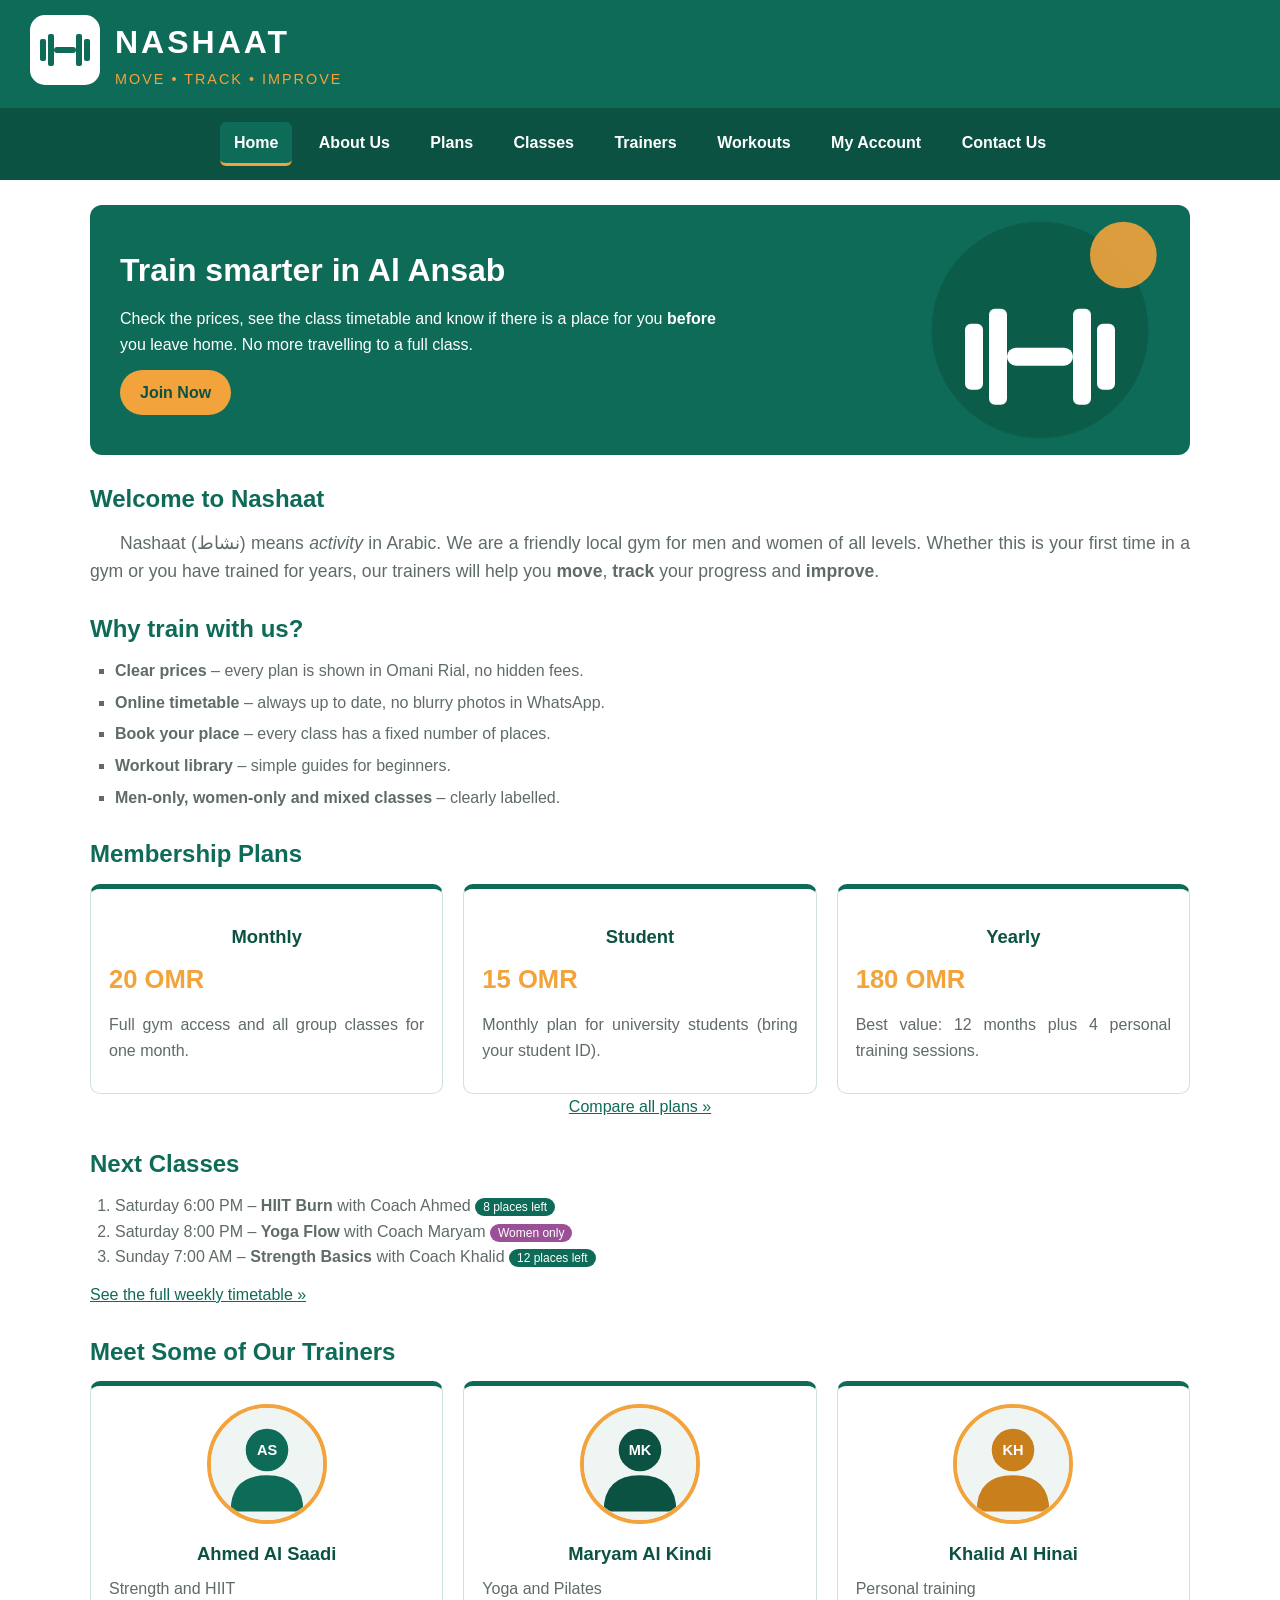
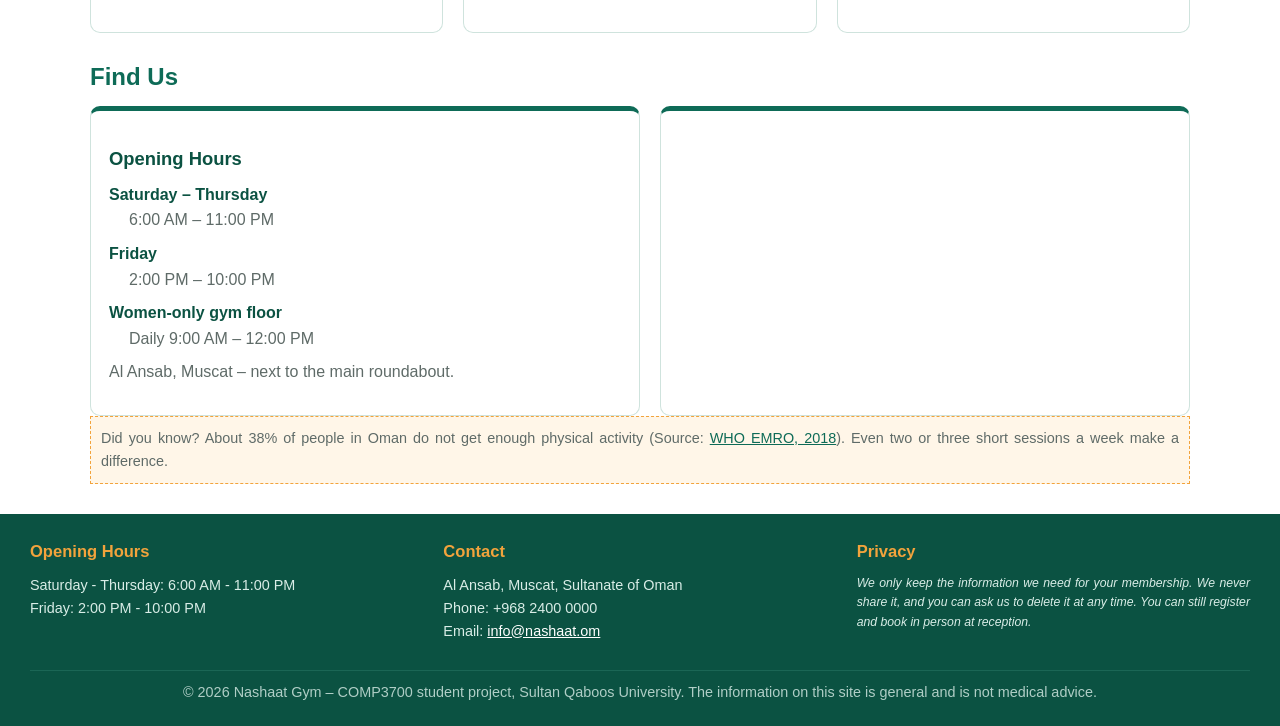
==== index.html @ b8382a7a "Part II: first version of the website" ====
<!DOCTYPE html>
<!-- =====================================================================
     Nashaat Gym Website - COMP3700 Course Project Part II
     Page    : index.html
     Purpose : Home page - the first page visitors see. Links to all other pages.
     Team    : Sulaiman Nasser, Hazza Hamdan Albadi, Yazn Khamis Alhajri

     NOTE FOR THE TEAM:
     - The HEADER, MENU and FOOTER are exactly the same on all 8 pages.
       If you change one of them, copy the change to the other pages.
     - We write XHTML style: small letters for tags, every tag is closed,
       empty tags end with " />", and attribute values use "double quotes".
     - No JavaScript in Part II (it comes in Part III).
     ===================================================================== -->
<html xmlns="http://www.w3.org/1999/xhtml" lang="en">
<head>
    <!-- META tags: character set, phone screen size, and info for search engines -->
    <meta charset="utf-8" />
    <meta name="viewport" content="width=device-width, initial-scale=1.0" />
    <meta name="description" content="Nashaat Gym in Al Ansab, Muscat: membership prices, class timetable, trainers and opening hours." />
    <meta name="keywords" content="gym, fitness, Oman, Muscat, Al Ansab, classes, Nashaat" />
    <meta name="author" content="Sulaiman Nasser, Hazza Albadi, Yazn Alhajri" />

    <!-- The text shown on the browser tab -->
    <title>Home | Nashaat Gym</title>

    <!-- Small icon shown on the browser tab -->
    <link rel="icon" type="image/svg+xml" href="images/logo.svg" />

    <!-- CSS TYPE 1 = EXTERNAL style sheet: shared by all pages -->
    <link rel="stylesheet" type="text/css" href="css/style.css" />

    <!-- CSS TYPE 2 = INTERNAL (document-level) style sheet:
         these rules work ONLY on this page -->
    <style type="text/css">
        /* Only for the home page */

        /* Simple selector inside this page: space under the list items */
        ul.why li {
            margin-bottom: 6px;
        }

        /* id selector: the box that holds the map */
        #map-box iframe {
            width: 100%;
            height: 260px;
            border: 0;               /* no grey frame around the map */
            border-radius: 10px;
        }

        /* the 3 trainer pictures are round on the home page */
        .card img.round {
            border-radius: 50%;
            border: 4px solid #F2A33C;
        }
    </style>
</head>

<body>

    <!-- ================= HEADER: logo + site name (same on all pages) ================= -->
    <div id="header">
        <a href="index.html"><img src="images/logo.svg" alt="Nashaat logo: a white dumbbell badge" /></a>
        <div>
            <h1>NASHAAT</h1>
            <p class="tagline">MOVE &bull; TRACK &bull; IMPROVE</p>
        </div>
    </div>

    <!-- ================= NAVIGATION MENU (same on all pages) =================
         class="current" shows which page we are on now -->
    <div id="menu">
        <ul>
            <li><a href="index.html" class="current">Home</a></li>
            <li><a href="about.html">About Us</a></li>
            <li><a href="plans.html">Plans</a></li>
            <li><a href="classes.html">Classes</a></li>
            <li><a href="trainers.html">Trainers</a></li>
            <li><a href="workout.html">Workouts</a></li>
            <li><a href="dashboard.html">My Account</a></li>
            <li><a href="contact.html">Contact Us</a></li>
        </ul>
    </div>

    <!-- ================= MAIN CONTENT OF THIS PAGE ================= -->
    <div id="main">
        <!-- ===== 1. BANNER: big message + Join Now button =====
             The background picture comes from #banner in style.css -->
        <div id="banner">
            <h2>Train smarter in Al Ansab</h2>
            <p>Check the prices, see the class timetable and know if there is a place
            for you <strong>before</strong> you leave home. No more travelling to a full class.</p>
            <!-- plans.html#join = go to plans page, to the part with id="join" -->
            <a class="button" href="plans.html#join">Join Now</a>
        </div>

        <!-- ===== 2. SHORT INTRODUCTION ===== -->
        <h2>Welcome to Nashaat</h2>
        <!-- class="intro" (p.intro in style.css) indents the first line -->
        <p class="intro">Nashaat (&#1606;&#1588;&#1575;&#1591;) means <em>activity</em> in Arabic.
        We are a friendly local gym for men and women of all levels. Whether this is your
        first time in a gym or you have trained for years, our trainers will help you
        <strong>move</strong>, <strong>track</strong> your progress and <strong>improve</strong>.</p>

        <!-- ===== 3. WHY CHOOSE US: unordered list ===== -->
        <h2>Why train with us?</h2>
        <ul class="why">
            <li><strong>Clear prices</strong> &ndash; every plan is shown in Omani Rial, no hidden fees.</li>
            <li><strong>Online timetable</strong> &ndash; always up to date, no blurry photos in WhatsApp.</li>
            <li><strong>Book your place</strong> &ndash; every class has a fixed number of places.</li>
            <li><strong>Workout library</strong> &ndash; simple guides for beginners.</li>
            <li><strong>Men-only, women-only and mixed classes</strong> &ndash; clearly labelled.</li>
        </ul>

        <!-- ===== 4. PLANS SUMMARY: 3 cards side by side (.row + .card) ===== -->
        <h2>Membership Plans</h2>
        <div class="row">
            <div class="card center">
                <h3>Monthly</h3>
                <p class="price">20 OMR</p>
                <p>Full gym access and all group classes for one month.</p>
            </div>
            <div class="card center">
                <h3>Student</h3>
                <p class="price">15 OMR</p>
                <p>Monthly plan for university students (bring your student ID).</p>
            </div>
            <div class="card center">
                <h3>Yearly</h3>
                <p class="price">180 OMR</p>
                <p>Best value: 12 months plus 4 personal training sessions.</p>
            </div>
        </div>
        <!-- &raquo; is the entity for the  >>  sign -->
        <p class="center"><a href="plans.html">Compare all plans &raquo;</a></p>

        <!-- ===== 5. NEXT CLASSES: ordered list ===== -->
        <h2>Next Classes</h2>
        <ol>
            <li>Saturday 6:00 PM &ndash; <strong>HIIT Burn</strong> with Coach Ahmed
                <span class="badge">8 places left</span></li>
            <li>Saturday 8:00 PM &ndash; <strong>Yoga Flow</strong> with Coach Maryam
                <span class="badge women">Women only</span></li>
            <li>Sunday 7:00 AM &ndash; <strong>Strength Basics</strong> with Coach Khalid
                <span class="badge">12 places left</span></li>
        </ol>
        <p><a href="classes.html">See the full weekly timetable &raquo;</a></p>

        <!-- ===== 6. THREE TRAINERS with photos ===== -->
        <h2>Meet Some of Our Trainers</h2>
        <div class="row">
            <div class="card center">
                <img class="round" src="images/trainers/trainer1.svg" alt="Coach Ahmed Al Saadi" width="120" height="120" />
                <h3>Ahmed Al Saadi</h3>
                <p>Strength and HIIT</p>
            </div>
            <div class="card center">
                <img class="round" src="images/trainers/trainer2.svg" alt="Coach Maryam Al Kindi" width="120" height="120" />
                <h3>Maryam Al Kindi</h3>
                <p>Yoga and Pilates</p>
            </div>
            <div class="card center">
                <img class="round" src="images/trainers/trainer4.svg" alt="Coach Khalid Al Hinai" width="120" height="120" />
                <h3>Khalid Al Hinai</h3>
                <p>Personal training</p>
            </div>
        </div>

        <!-- ===== 7. OPENING HOURS + MAP ===== -->
        <h2>Find Us</h2>
        <div class="row">
            <div class="card">
                <h3>Opening Hours</h3>
                <!-- description list: dt = the term, dd = the description -->
                <dl>
                    <dt>Saturday &ndash; Thursday</dt>
                    <dd>6:00 AM &ndash; 11:00 PM</dd>
                    <dt>Friday</dt>
                    <dd>2:00 PM &ndash; 10:00 PM</dd>
                    <dt>Women-only gym floor</dt>
                    <dd>Daily 9:00 AM &ndash; 12:00 PM</dd>
                </dl>
                <p>Al Ansab, Muscat &ndash; next to the main roundabout.</p>
            </div>
            <!-- CSS TYPE 3 = INLINE style: written inside the tag itself -->
            <div class="card" id="map-box" style="padding: 8px;">
                <iframe src="https://www.google.com/maps?q=Al%20Ansab%2C%20Muscat&amp;output=embed"
                        title="Map of Al Ansab, Muscat"></iframe>
            </div>
        </div>

        <!-- ===== 8. HEALTH FACT with its source (honest health information) ===== -->
        <p class="note">Did you know? About 38% of people in Oman do not get enough physical
        activity (Source: <a href="https://applications.emro.who.int/docs/Oman-NCD-IC-v15-eng.pdf">WHO EMRO, 2018</a>).
        Even two or three short sessions a week make a difference.</p>
    </div>
    <!-- ================= END OF MAIN CONTENT ================= -->

    <!-- ================= FOOTER (same on all pages) ================= -->
    <div id="footer">
        <div class="row">
            <!-- Footer column 1: opening hours -->
            <div>
                <h3>Opening Hours</h3>
                <ul>
                    <li>Saturday - Thursday: 6:00 AM - 11:00 PM</li>
                    <li>Friday: 2:00 PM - 10:00 PM</li>
                </ul>
            </div>
            <!-- Footer column 2: address and contact -->
            <div>
                <h3>Contact</h3>
                <ul>
                    <li>Al Ansab, Muscat, Sultanate of Oman</li>
                    <li>Phone: +968 2400 0000</li>
                    <li>Email: <a href="mailto:info@nashaat.om">info@nashaat.om</a></li>
                </ul>
            </div>
            <!-- Footer column 3: privacy statement (from our Part I ethics section) -->
            <div>
                <h3>Privacy</h3>
                <p class="small">We only keep the information we need for your membership.
                We never share it, and you can ask us to delete it at any time.
                You can still register and book in person at reception.</p>
            </div>
        </div>
        <!-- &copy; is a character entity for the copyright sign -->
        <p class="copy">&copy; 2026 Nashaat Gym &ndash; COMP3700 student project, Sultan Qaboos University.
        The information on this site is general and is not medical advice.</p>
    </div>

</body>
</html>
---- css/style.css ----
/* ==========================================================================
   Nashaat Gym - EXTERNAL STYLE SHEET  (css/style.css)
   --------------------------------------------------------------------------
   This file is linked from EVERY page with:
       <link rel="stylesheet" type="text/css" href="css/style.css" />
   It gives all pages the same logo, menu, content style and footer.

   HOW THIS FILE IS ORGANISED (easy to find things):
     1. Universal selector  ( * )
     2. Simple selectors    ( body, h1, h2, p ... )
     3. Header + logo
     4. Navigation menu + link pseudo classes
     5. Main content boxes
     6. Generic classes     ( .card, .button ... )
     7. Class selectors     ( p.note, table.data ... )
     8. Tables
     9. Forms
    10. Footer
    11. Responsive design (phones and tablets)

   COURSE CHECKLIST - the 7 CSS selector types (from the slides):
     Simple ......... h1, h2, p, body           (section 2)
     Class .......... p.note, table.data        (section 7)
     Generic ........ .card, .button, .center   (section 6)
     id ............. #header, #menu, #footer   (sections 3, 4, 10)
     Universal ...... *                         (section 1)
     Contextual ..... #menu a, table.data th    (sections 4, 8)
     Pseudo classes . a:link, a:visited, a:hover, a:active, a:focus,
                      input:focus               (sections 4, 9)

   COURSE CHECKLIST - the 7 CSS property categories:
     Fonts ......... font-family, font-size, font-weight, font-style, letter-spacing
     Lists ......... list-style-type, list-style-position
     Alignment ..... text-align, text-indent, float
     Color ......... color, opacity
     Background .... background-color, background-image, background-repeat
     Margin ........ margin, margin-top, margin-bottom
     Border ........ border, border-radius, border-collapse, border-spacing

   OUR COLOURS (same as the logo in Part 1):
     Teal       #0E6B57   main colour (header, menu, headings)
     Dark teal  #0B5242   footer, dark text
     Orange     #F2A33C   buttons and links the user should notice
     Grey       #5F6B68   normal paragraph text
     Light      #EEF5F3   light background for boxes
   ========================================================================== */


/* ---------- 1. UNIVERSAL SELECTOR ----------------------------------------
   The * selects ALL elements on the page.
   We use it to remove the browser's default spacing, so every
   browser shows our pages the same way. */
* {
    margin: 0;                 /* MARGIN category */
    padding: 0;
    box-sizing: border-box;    /* width now includes padding + border */
}


/* ---------- 2. SIMPLE SELECTORS (tag names) ------------------------------ */

/* The whole page */
body {
    font-family: Arial, Helvetica, sans-serif;   /* FONT category */
    font-size: 100%;                             /* 100% = 16px default */
    color: #5F6B68;                              /* COLOR category */
    background-color: #FFFFFF;                   /* BACKGROUND category */
    line-height: 1.6;
}

/* Headings - one rule for two tags (list separated by commas) */
h1, h2 {
    color: #0E6B57;
    font-weight: bold;
}

h1 {
    font-size: 2em;            /* em = relative size (recommended in slides) */
    margin-bottom: 10px;
}

h2 {
    font-size: 1.5em;
    margin-top: 25px;
    margin-bottom: 10px;
}

h3 {
    color: #0B5242;
    font-size: 1.15em;
    margin-top: 15px;
    margin-bottom: 8px;
}

p {
    margin-bottom: 12px;
    text-align: justify;       /* ALIGNMENT category */
}

/* Lists inside the content */
ul, ol {
    margin-left: 25px;
    margin-bottom: 12px;
    list-style-position: outside;   /* LIST category */
}

ul {
    list-style-type: square;        /* LIST category: disc, circle, square */
}

ol {
    list-style-type: decimal;       /* LIST category: 1, 2, 3 ... */
}

/* Description lists (dl / dt / dd) */
dt {
    font-weight: bold;
    color: #0B5242;
}

dd {
    margin-left: 20px;
    margin-bottom: 8px;
}

/* Images never become wider than their box (good for phones) */
img {
    max-width: 100%;
}

/* Horizontal line */
hr {
    border: none;
    border-top: 2px solid #F2A33C;
    margin: 20px 0;
}


/* ---------- 3. HEADER + LOGO  (id selector: #header) --------------------- */
#header {
    background-color: #0E6B57;
    padding: 15px 30px;
    display: flex;             /* puts logo and text side by side */
    align-items: center;
}

/* Contextual selector: only images that are inside #header */
#header img {
    width: 70px;
    height: 70px;
    margin-right: 15px;
}

#header h1 {
    color: #FFFFFF;
    font-size: 2em;
    letter-spacing: 3px;       /* FONT category: space between letters */
    margin: 0;
}

/* The tagline under the name  (class selector: p.tagline) */
p.tagline {
    color: #F2A33C;
    font-size: 0.9em;
    letter-spacing: 2px;
    margin: 0;
}


/* ---------- 4. NAVIGATION MENU  (id selector: #menu) -------------------- */
#menu {
    background-color: #0B5242;
    text-align: center;        /* ALIGNMENT: center the links */
    padding: 10px;
}

/* Contextual selector: the list INSIDE the menu */
#menu ul {
    list-style-type: none;     /* LIST: remove the bullets */
    margin: 0;
}

/* Contextual selector: every list item inside the menu */
#menu li {
    display: inline-block;     /* puts the links on one line */
    margin: 4px;
}

/* Contextual selector: links inside the menu */
#menu a {
    display: block;
    padding: 8px 14px;
    font-weight: bold;
    text-decoration: none;     /* FONT: no underline */
    border-radius: 6px;        /* BORDER: rounded corners */
}

/* PSEUDO CLASSES for ALL 4 types of link events.
   The order must be: link -> visited -> hover -> active (LoVe HAte) */
#menu a:link {
    color: #FFFFFF;            /* link not clicked yet */
}

#menu a:visited {
    color: #D9EDE7;            /* link already visited */
}

#menu a:hover {
    color: #0B5242;            /* mouse is over the link */
    background-color: #F2A33C;
}

#menu a:active {
    color: #FFFFFF;            /* while the mouse button is pressed */
    background-color: #C97F1C;
}

#menu a:focus {
    outline: 2px dashed #F2A33C;   /* when reached with the keyboard (Tab) */
}

/* The link of the page we are on now (generic class .current) */
#menu a.current {
    background-color: #0E6B57;
    border-bottom: 3px solid #F2A33C;
}

/* the current page link also turns orange when the mouse is over it */
#menu a.current:hover {
    background-color: #F2A33C;
    color: #0B5242;
}

/* Normal links inside the page content (not the menu) */
a:link    { color: #0E6B57; }
a:visited { color: #6B4E9B; }
a:hover   { color: #F2A33C; text-decoration: underline; }
a:active  { color: #C97F1C; }


/* ---------- 5. MAIN CONTENT  (id selector: #main) ----------------------- */
#main {
    width: 90%;
    max-width: 1100px;
    margin: 25px auto;         /* auto = center the box on the page */
    min-height: 400px;
}

/* A banner box with a background image (used on the home page) */
#banner {
    background-color: #0E6B57;
    background-image: url("../images/banner.svg");   /* BACKGROUND image */
    background-repeat: no-repeat;                    /* BACKGROUND repeat */
    background-position: right;
    background-size: contain;
    color: #FFFFFF;
    padding: 40px 30px;
    border-radius: 12px;
    margin-bottom: 25px;
}

#banner h2 {
    color: #FFFFFF;
    font-size: 2em;
    margin-top: 0;
}

#banner p {
    width: 60%;
    text-align: left;
}

/* Two or three boxes next to each other */
.row {
    display: flex;
    flex-wrap: wrap;           /* boxes go to a new line on small screens */
    gap: 20px;
}


/* ---------- 6. GENERIC CLASSES (start with a dot, work on ANY tag) ------ */

/* A white box with a border - used for plans, trainers, exercises */
.card {
    flex: 1;
    min-width: 230px;
    background-color: #FFFFFF;
    border: 1px solid #CFE3DD;
    border-top: 5px solid #0E6B57;
    border-radius: 10px;
    padding: 18px;
}

.card img {
    display: block;
    margin: 0 auto 10px auto;
}

/* Orange button (works on <a>, <input>, <button>) */
.button {
    display: inline-block;
    background-color: #F2A33C;
    color: #0B5242;
    font-weight: bold;
    padding: 10px 20px;
    border: none;
    border-radius: 25px;
    text-decoration: none;
    cursor: pointer;
}

/* we must also write a.button:link etc. so the link colours above
   do not change the button text colour */
a.button:link, a.button:visited {
    color: #0B5242;
}

.button:hover, a.button:hover {
    background-color: #0E6B57;
    color: #FFFFFF;
    text-decoration: none;
}

.center {
    text-align: center;
}

/* Light green box for highlighted information */
.highlight {
    background-color: #EEF5F3;
    border-left: 6px solid #F2A33C;
    padding: 15px;
    margin: 15px 0;
}

/* Price text */
.price {
    color: #F2A33C;
    font-size: 1.6em;
    font-weight: bold;
}

/* Small grey text (used for notes and disclaimers) */
.small {
    font-size: 0.85em;
    font-style: italic;        /* FONT category */
}

/* Image that floats to the right and text goes around it
   (from the "Alignment of text" slide) */
.float-right {
    float: right;              /* ALIGNMENT category */
    width: 35%;
    margin-left: 20px;
    margin-bottom: 10px;
    border-radius: 10px;
}

/* stops the float effect after a section */
.clear {
    clear: both;
}


/* ---------- 7. CLASS SELECTORS (class attached to ONE tag name) --------- */

/* Only <p> tags with class="note" */
p.note {
    background-color: #FFF6E8;
    border: 1px dashed #F2A33C;
    padding: 10px;
    font-size: 0.9em;
}

/* Only <p> tags with class="intro" - first line is indented */
p.intro {
    text-indent: 30px;         /* ALIGNMENT category */
    font-size: 1.1em;
}

/* Only <span> tags with class="badge" (small coloured labels) */
span.badge {
    background-color: #0E6B57;
    color: #FFFFFF;
    font-size: 0.75em;
    padding: 2px 8px;
    border-radius: 10px;
}

span.full {
    background-color: #C0392B;     /* red = class is full */
}

span.women {
    background-color: #9B4F96;     /* purple = women only */
}


/* ---------- 8. TABLES -------------------------------------------------- */

/* All our data tables use class="data" */
table.data {
    width: 100%;
    border: 2px solid #0E6B57;          /* BORDER category */
    border-collapse: separate;          /* BORDER: keep the cells separate */
    border-spacing: 3px;                /* space between cells (cell spacing) */
    margin-bottom: 20px;
    background-color: #FFFFFF;
}

table.data caption {
    font-weight: bold;
    color: #0B5242;
    font-size: 1.1em;
    padding: 8px;
}

/* Contextual selectors: header cells and data cells inside table.data */
table.data th {
    background-color: #0E6B57;
    color: #FFFFFF;
    padding: 10px;                      /* cell padding */
    border: 1px solid #0B5242;
}

table.data td {
    padding: 8px 10px;
    border: 1px solid #CFE3DD;
    text-align: center;
}

/* The table footer row */
table.data tfoot td {
    background-color: #F2A33C;
    color: #0B5242;
    font-weight: bold;
}

/* Different colour for some rows (class on <tr>) */
tr.odd {
    background-color: #EEF5F3;
}

/* Row heading cells (day names, plan names) */
th.rowhead {
    background-color: #0B5242;
}

/* Mouse over a row = light orange (pseudo class) */
table.data tbody tr:hover {
    background-color: #FFF0D9;
}


/* ---------- 9. FORMS --------------------------------------------------- */
form {
    background-color: #EEF5F3;
    border: 1px solid #CFE3DD;
    border-radius: 10px;
    padding: 20px;
    margin-bottom: 20px;
}

fieldset {
    border: 2px solid #0E6B57;
    border-radius: 8px;
    padding: 15px;
    margin-bottom: 15px;
}

legend {
    color: #0E6B57;
    font-weight: bold;
    padding: 0 8px;
}

/* Every label is on its own line */
label.field {
    display: block;
    font-weight: bold;
    color: #0B5242;
    margin-top: 10px;
    margin-bottom: 4px;
}

/* Text boxes, menus and text areas */
input[type="text"], input[type="password"], input[type="email"],
input[type="tel"], input[type="date"], input[type="number"],
input[type="time"], select, textarea {
    width: 100%;
    max-width: 450px;
    padding: 8px;
    font-size: 1em;
    border: 1px solid #9FBFB6;
    border-radius: 5px;
    background-color: #FFFFFF;
}

/* PSEUDO CLASSES for form controls (same idea as the slide example) */
input:hover, select:hover, textarea:hover {
    border-color: #F2A33C;
}

input:focus, select:focus, textarea:focus {
    background-color: #FFFBF2;
    border: 2px solid #0E6B57;
    outline: none;
}

/* Radio buttons and checkboxes sit next to their text */
label.choice {
    display: inline-block;
    margin-right: 15px;
    font-weight: normal;
}

/* Submit / reset buttons area */
.buttons {
    margin-top: 15px;
}

input[type="reset"], input[type="button"], button {
    background-color: #FFFFFF;
    color: #0B5242;
    border: 2px solid #0B5242;
    padding: 9px 18px;
    border-radius: 25px;
    font-weight: bold;
    cursor: pointer;
}

input[type="reset"]:hover, input[type="button"]:hover, button:hover {
    background-color: #0B5242;
    color: #FFFFFF;
}


/* ---------- 10. FOOTER  (id selector: #footer) -------------------------- */
#footer {
    background-color: #0B5242;
    color: #D9EDE7;
    padding: 25px 30px 10px 30px;
    margin-top: 30px;
    font-size: 0.9em;
}

#footer h3 {
    color: #F2A33C;
    margin-top: 0;
}

#footer ul {
    list-style-type: none;
    margin-left: 0;
}

#footer a:link, #footer a:visited {
    color: #FFFFFF;
}

#footer a:hover {
    color: #F2A33C;
}

/* The last line with the copyright */
#footer p.copy {
    text-align: center;
    border-top: 1px solid #1F6B5A;
    padding-top: 10px;
    margin-top: 15px;
    opacity: 0.8;                  /* COLOR category: a bit transparent */
}


/* ---------- 11. RESPONSIVE DESIGN --------------------------------------
   @media = these rules work ONLY when the screen is small.
   768px  = tablets and phones. */
@media (max-width: 768px) {

    #header {
        flex-direction: column;    /* logo above the name */
        text-align: center;
    }

    #header img {
        margin-right: 0;
        margin-bottom: 8px;
    }

    #menu li {
        display: block;            /* one link per line on phones */
    }

    #main {
        width: 95%;
    }

    #banner p {
        width: 100%;
    }

    .float-right {
        float: none;               /* image goes above the text */
        width: 100%;
        margin-left: 0;
    }

    /* big tables can be scrolled left and right on a phone */
    .table-box {
        overflow-x: auto;
    }

    table.data {
        font-size: 0.85em;
    }
}


/* ---------- 12. EXTRA: footer columns ----------------------------------
   Contextual selector: each <div> inside the row of the footer
   takes the same width. */
#footer .row div {
    flex: 1;
    min-width: 200px;
}
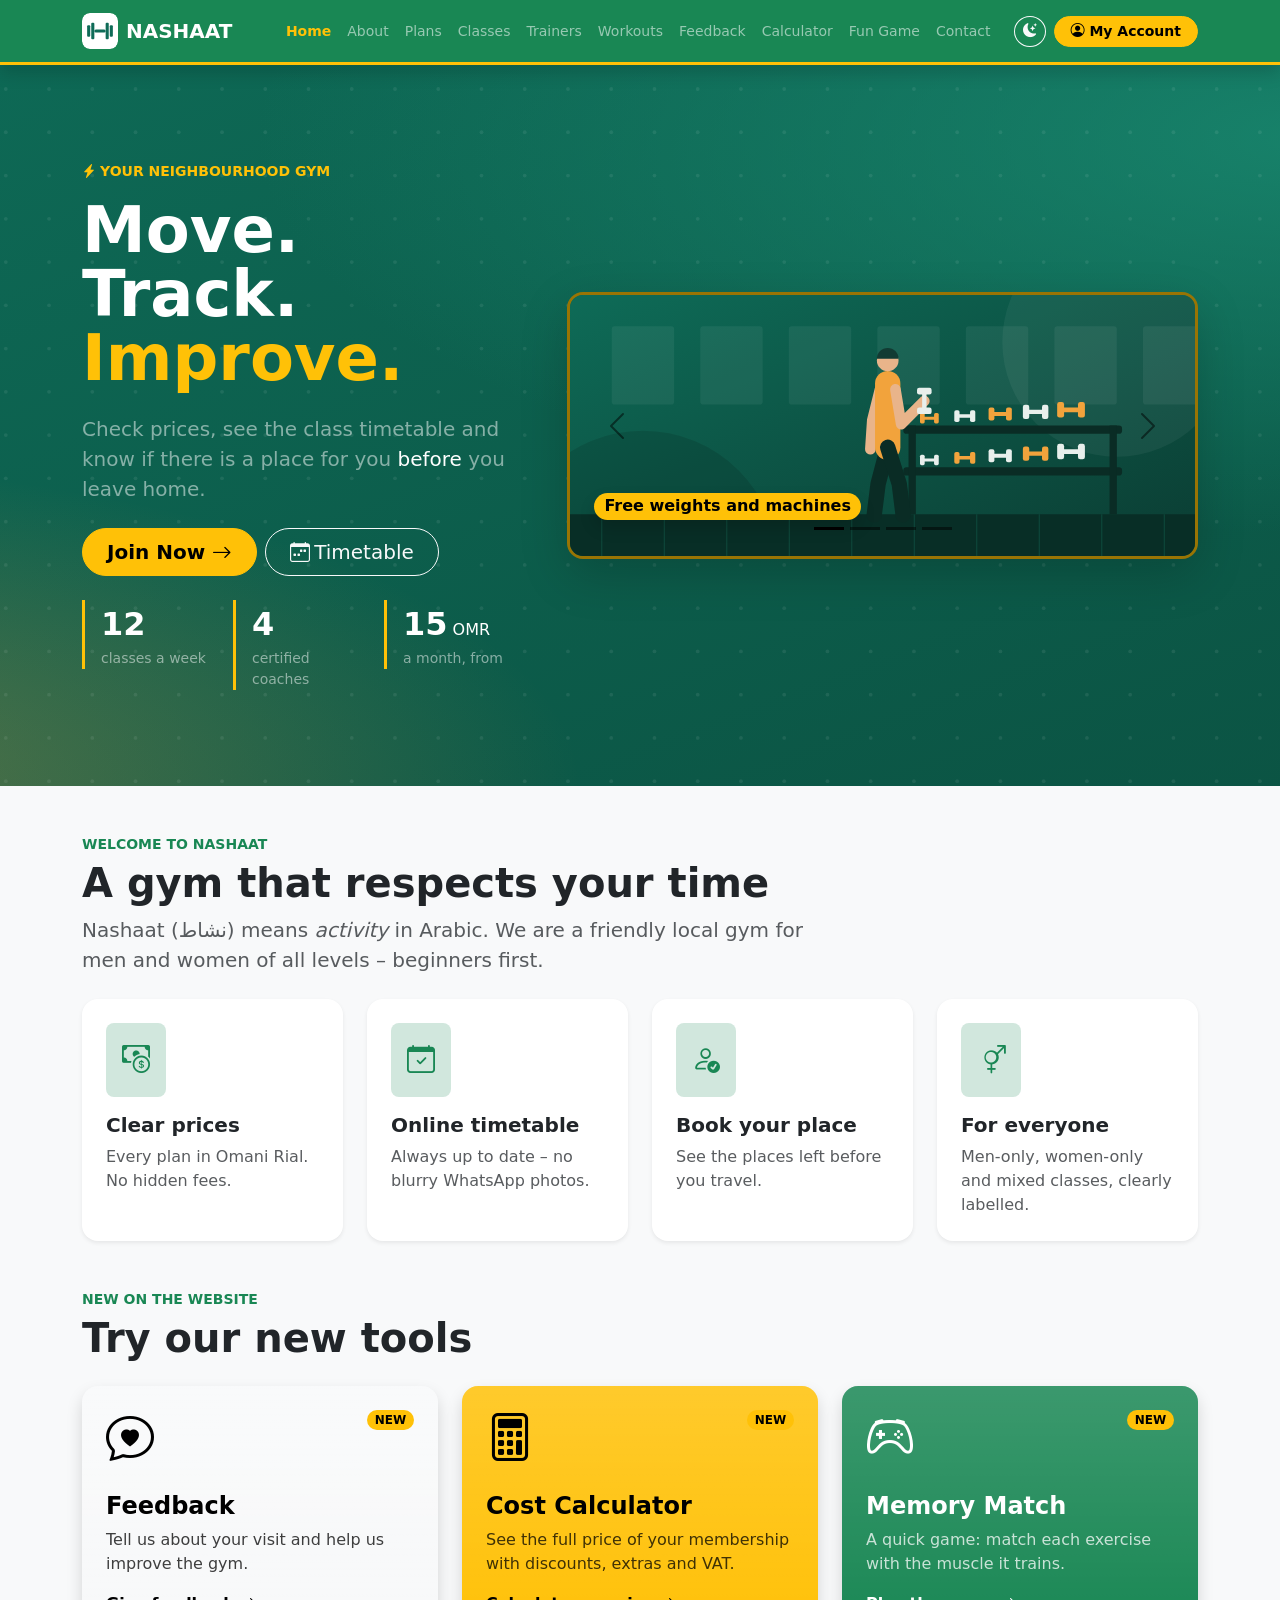
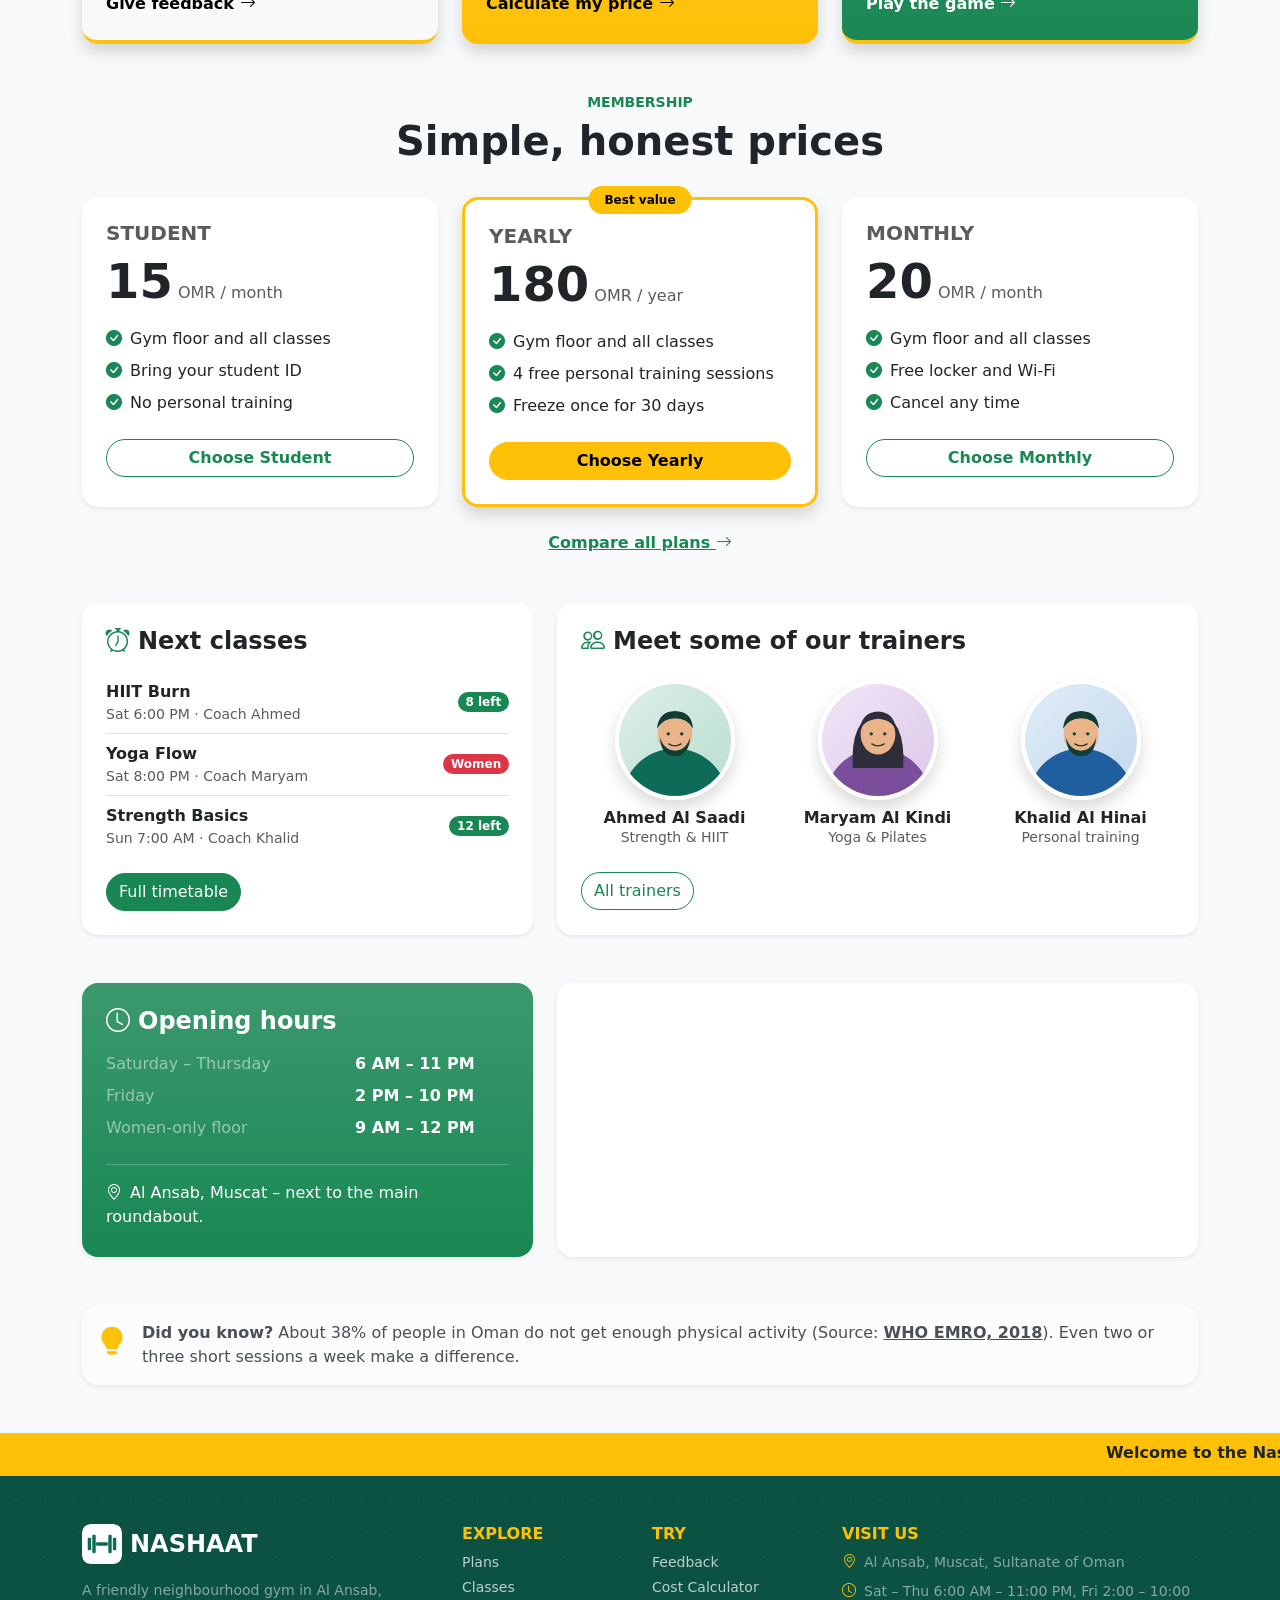
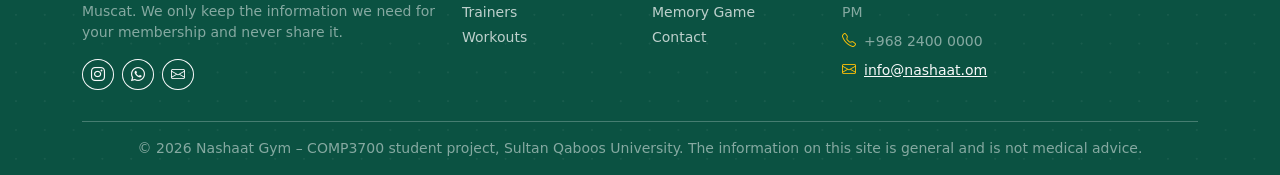
==== commit 653a2673: "Add the home, about, contact and feedback pages with Bootstrap Bootstrap grid and components on the " ====
--- a/index.html
+++ b/index.html
@@ -1,233 +1,485 @@
 <!DOCTYPE html>
-<!-- =====================================================================
-     Nashaat Gym Website - COMP3700 Course Project Part II
-     Page    : index.html
-     Purpose : Home page - the first page visitors see. Links to all other pages.
-     Team    : Sulaiman Nasser, Hazza Hamdan Albadi, Yazn Khamis Alhajri
-
-     NOTE FOR THE TEAM:
-     - The HEADER, MENU and FOOTER are exactly the same on all 8 pages.
-       If you change one of them, copy the change to the other pages.
-     - We write XHTML style: small letters for tags, every tag is closed,
-       empty tags end with " />", and attribute values use "double quotes".
-     - No JavaScript in Part II (it comes in Part III).
-     ===================================================================== -->
-<html xmlns="http://www.w3.org/1999/xhtml" lang="en">
+<!-- Nashaat Gym - COMP3700 Project Part III
+     Page: index.html - Home page: photo gallery, links to the new pages, moving welcome banner
+     Styling: Bootstrap 5.3 only (no CSS file, no style tags, no inline styles). -->
+<html lang="en">
 <head>
-    <!-- META tags: character set, phone screen size, and info for search engines -->
     <meta charset="utf-8" />
     <meta name="viewport" content="width=device-width, initial-scale=1.0" />
     <meta name="description" content="Nashaat Gym in Al Ansab, Muscat: membership prices, class timetable, trainers and opening hours." />
     <meta name="keywords" content="gym, fitness, Oman, Muscat, Al Ansab, classes, Nashaat" />
     <meta name="author" content="Sulaiman Nasser, Hazza Albadi, Yazn Alhajri" />
-
-    <!-- The text shown on the browser tab -->
     <title>Home | Nashaat Gym</title>
-
-    <!-- Small icon shown on the browser tab -->
     <link rel="icon" type="image/svg+xml" href="images/logo.svg" />
 
-    <!-- CSS TYPE 1 = EXTERNAL style sheet: shared by all pages -->
-    <link rel="stylesheet" type="text/css" href="css/style.css" />
-
-    <!-- CSS TYPE 2 = INTERNAL (document-level) style sheet:
-         these rules work ONLY on this page -->
-    <style type="text/css">
-        /* Only for the home page */
-
-        /* Simple selector inside this page: space under the list items */
-        ul.why li {
-            margin-bottom: 6px;
-        }
-
-        /* id selector: the box that holds the map */
-        #map-box iframe {
-            width: 100%;
-            height: 260px;
-            border: 0;               /* no grey frame around the map */
-            border-radius: 10px;
-        }
-
-        /* the 3 trainer pictures are round on the home page */
-        .card img.round {
-            border-radius: 50%;
-            border: 4px solid #F2A33C;
-        }
-    </style>
+    <!-- Bootstrap (a local copy, so the website also works without internet) -->
+    <link rel="stylesheet" href="bootstrap/css/bootstrap.min.css" />
+    <!-- Bootstrap Icons (the small pictures like <i class="bi bi-clock"></i>) -->
+    <link rel="stylesheet" href="bootstrap/icons/bootstrap-icons.min.css" />
+
+    <!-- dark / light mode: use the visitor's last choice before the page is drawn
+         (Bootstrap 5.3 changes all its colours when <html> has data-bs-theme="dark") -->
+    <script>
+        try {
+            if (localStorage.getItem("nashaatTheme") == "dark") {
+                document.documentElement.setAttribute("data-bs-theme", "dark");
+            }
+        } catch (error) { /* storage blocked: stay in light mode */ }
+    </script>
 </head>
 
-<body>
-
-    <!-- ================= HEADER: logo + site name (same on all pages) ================= -->
-    <div id="header">
-        <a href="index.html"><img src="images/logo.svg" alt="Nashaat logo: a white dumbbell badge" /></a>
-        <div>
-            <h1>NASHAAT</h1>
-            <p class="tagline">MOVE &bull; TRACK &bull; IMPROVE</p>
+<!-- d-flex flex-column min-vh-100 keeps the footer at the bottom on short pages -->
+<body class="d-flex flex-column min-vh-100 bg-body-tertiary">
+
+    <!-- for keyboard users: press Tab once and this link appears -->
+    <a class="visually-hidden-focusable btn btn-warning position-absolute top-0 start-0 m-2 z-3" href="#content">Skip to main content</a>
+
+    <!-- ===== NAVIGATION BAR (same on all pages) =====
+         navbar-expand-xl: full menu on big screens, a "hamburger" button on small screens -->
+    <nav class="navbar navbar-expand-xl bg-success sticky-top border-bottom border-warning border-3 shadow" data-bs-theme="dark">
+        <div class="container">
+            <a class="navbar-brand d-flex align-items-center gap-2" href="index.html">
+                <img src="images/logo.svg" alt="Nashaat logo" width="36" height="36" class="rounded-3" />
+                <span class="fw-bold">NASHAAT</span>
+            </a>
+            <!-- this button only shows on small screens and slides the menu in from the right -->
+            <button class="navbar-toggler border-0" type="button" data-bs-toggle="offcanvas" data-bs-target="#mainMenu"
+                    aria-controls="mainMenu" aria-label="Open the menu">
+                <span class="navbar-toggler-icon"></span>
+            </button>
+            <!-- Bootstrap OFFCANVAS: a side menu on phones, a normal menu bar on big screens -->
+            <div class="offcanvas offcanvas-end text-bg-success" tabindex="-1" id="mainMenu" aria-labelledby="mainMenuLabel">
+                <div class="offcanvas-header border-bottom border-light border-opacity-25">
+                    <h2 class="offcanvas-title h5 d-flex align-items-center gap-2 mb-0" id="mainMenuLabel">
+                        <img src="images/logo.svg" alt="" width="32" height="32" class="rounded-3" /> NASHAAT
+                    </h2>
+                    <button type="button" class="btn-close btn-close-white" data-bs-dismiss="offcanvas" aria-label="Close"></button>
+                </div>
+                <div class="offcanvas-body align-items-xl-center">
+                    <ul class="navbar-nav ms-auto small fw-medium">
+                        <li class="nav-item"><a class="nav-link active fw-semibold text-warning text-nowrap px-xl-2" aria-current="page" href="index.html"><i class="bi bi-house me-2 d-xl-none"></i>Home</a></li>
+                        <li class="nav-item"><a class="nav-link text-nowrap px-xl-2" href="about.html"><i class="bi bi-info-circle me-2 d-xl-none"></i>About</a></li>
+                        <li class="nav-item"><a class="nav-link text-nowrap px-xl-2" href="plans.html"><i class="bi bi-tags me-2 d-xl-none"></i>Plans</a></li>
+                        <li class="nav-item"><a class="nav-link text-nowrap px-xl-2" href="classes.html"><i class="bi bi-calendar-week me-2 d-xl-none"></i>Classes</a></li>
+                        <li class="nav-item"><a class="nav-link text-nowrap px-xl-2" href="trainers.html"><i class="bi bi-people me-2 d-xl-none"></i>Trainers</a></li>
+                        <li class="nav-item"><a class="nav-link text-nowrap px-xl-2" href="workout.html"><i class="bi bi-lightning-charge me-2 d-xl-none"></i>Workouts</a></li>
+                        <li class="nav-item"><a class="nav-link text-nowrap px-xl-2" href="questionnaire.html"><i class="bi bi-chat-heart me-2 d-xl-none"></i>Feedback</a></li>
+                        <li class="nav-item"><a class="nav-link text-nowrap px-xl-2" href="calculator.html"><i class="bi bi-calculator me-2 d-xl-none"></i>Calculator</a></li>
+                        <li class="nav-item"><a class="nav-link text-nowrap px-xl-2" href="funpage.html"><i class="bi bi-controller me-2 d-xl-none"></i>Fun Game</a></li>
+                        <li class="nav-item"><a class="nav-link text-nowrap px-xl-2" href="contact.html"><i class="bi bi-envelope me-2 d-xl-none"></i>Contact</a></li>
+                    </ul>
+                    <div class="d-flex align-items-center gap-2 ms-xl-3 mt-3 mt-xl-0">
+                        <!-- dark / light mode button (js/effects.js) -->
+                        <button type="button" id="themeToggle" class="btn btn-sm btn-outline-light rounded-circle"
+                                aria-label="Switch between dark and light mode" title="Dark / light mode">
+                            <i class="bi bi-moon-stars-fill"></i>
+                        </button>
+                        <a class="btn btn-warning btn-sm rounded-pill px-3 fw-semibold text-nowrap" href="dashboard.html">
+                            <i class="bi bi-person-circle me-1"></i>My Account</a>
+                    </div>
+                </div>
+            </div>
+        </div>
+    </nav>
+
+    <!-- ===== HERO: big welcome + PHOTO GALLERY (Bootstrap carousel) ===== -->
+    <section class="position-relative overflow-hidden bg-success text-white" data-bs-theme="dark">
+        <img src="images/pattern.svg" alt="" class="position-absolute top-0 start-0 w-100 h-100 object-fit-cover" />
+        <div class="container position-relative py-5">
+            <div class="row g-5 align-items-center py-lg-5">
+                <div class="col-lg-5" data-enter="data-enter">
+                    <p class="text-warning text-uppercase fw-bold small mb-3"><i class="bi bi-lightning-charge-fill me-1"></i>Your neighbourhood gym</p>
+                    <h1 class="display-3 fw-bold lh-1 mb-4">Move. Track. <span class="text-warning">Improve.</span></h1>
+                    <p class="lead text-white-50 mb-4">Check prices, see the class timetable and know if there is a place
+                    for you <strong class="text-white">before</strong> you leave home.</p>
+                    <div class="d-flex flex-wrap gap-2 mb-4">
+                        <a class="btn btn-warning btn-lg rounded-pill px-4 fw-semibold" href="plans.html#join">Join Now <i class="bi bi-arrow-right"></i></a>
+                        <a class="btn btn-outline-light btn-lg rounded-pill px-4" href="classes.html"><i class="bi bi-calendar-week me-1"></i>Timetable</a>
+                    </div>
+                    <!-- 3 small numbers -->
+                    <div class="row g-3">
+                        <div class="col-4"><div class="border-start border-warning border-3 ps-3"><p class="fs-2 fw-bold mb-0"><span data-count="12">12</span></p><p class="small text-white-50 mb-0">classes a week</p></div></div>
+                        <div class="col-4"><div class="border-start border-warning border-3 ps-3"><p class="fs-2 fw-bold mb-0"><span data-count="4">4</span></p><p class="small text-white-50 mb-0">certified coaches</p></div></div>
+                        <div class="col-4"><div class="border-start border-warning border-3 ps-3"><p class="fs-2 fw-bold mb-0"><span data-count="15">15</span><span class="fs-6 fw-normal"> OMR</span></p><p class="small text-white-50 mb-0">a month, from</p></div></div>
+                    </div>
+                </div>
+                <div class="col-lg-7" data-enter="data-enter">
+                    <!-- data-bs-ride="carousel": starts by itself; data-bs-interval="3000": each photo stays 3 seconds -->
+                    <div id="gallery" class="carousel slide carousel-fade rounded-4 overflow-hidden shadow-lg border border-3 border-warning-subtle" data-bs-ride="carousel">
+                        <div class="carousel-indicators">
+                            <button type="button" data-bs-target="#gallery" data-bs-slide-to="0" class="active" aria-current="true" aria-label="Slide 1"></button>
+                            <button type="button" data-bs-target="#gallery" data-bs-slide-to="1" aria-label="Slide 2"></button>
+                            <button type="button" data-bs-target="#gallery" data-bs-slide-to="2" aria-label="Slide 3"></button>
+                            <button type="button" data-bs-target="#gallery" data-bs-slide-to="3" aria-label="Slide 4"></button>
+                        </div>
+                        <div class="carousel-inner">
+                            <div class="carousel-item active" data-bs-interval="3000">
+                                <img src="images/slides/slide1.svg" class="d-block w-100" alt="Free weights and machines" />
+                                <div class="carousel-caption text-start start-0 end-auto ms-4 mb-3 p-0">
+                                    <h2 class="h6 mb-0"><span class="badge rounded-pill text-bg-warning fs-6 shadow">Free weights and machines</span></h2>
+                                </div>
+                            </div>
+                            <div class="carousel-item" data-bs-interval="3000">
+                                <img src="images/slides/slide2.svg" class="d-block w-100" alt="Cardio zone" />
+                                <div class="carousel-caption text-start start-0 end-auto ms-4 mb-3 p-0">
+                                    <h2 class="h6 mb-0"><span class="badge rounded-pill text-bg-warning fs-6 shadow">Cardio zone</span></h2>
+                                </div>
+                            </div>
+                            <div class="carousel-item" data-bs-interval="3000">
+                                <img src="images/slides/slide3.svg" class="d-block w-100" alt="Group classes" />
+                                <div class="carousel-caption text-start start-0 end-auto ms-4 mb-3 p-0">
+                                    <h2 class="h6 mb-0"><span class="badge rounded-pill text-bg-warning fs-6 shadow">Group classes</span></h2>
+                                </div>
+                            </div>
+                            <div class="carousel-item" data-bs-interval="3000">
+                                <img src="images/slides/slide4.svg" class="d-block w-100" alt="Personal training" />
+                                <div class="carousel-caption text-start start-0 end-auto ms-4 mb-3 p-0">
+                                    <h2 class="h6 mb-0"><span class="badge rounded-pill text-bg-warning fs-6 shadow">Personal training</span></h2>
+                                </div>
+                            </div>
+                        </div>
+                        <button class="carousel-control-prev" type="button" data-bs-target="#gallery" data-bs-slide="prev">
+                            <span class="carousel-control-prev-icon" aria-hidden="true"></span>
+                            <span class="visually-hidden">Previous</span>
+                        </button>
+                        <button class="carousel-control-next" type="button" data-bs-target="#gallery" data-bs-slide="next">
+                            <span class="carousel-control-next-icon" aria-hidden="true"></span>
+                            <span class="visually-hidden">Next</span>
+                        </button>
+                    </div>
+                </div>
+            </div>
+        </div>
+    </section>
+
+    <!-- ===== MAIN CONTENT ===== -->
+    <main id="content" class="container py-5">
+        <!-- ===== WHY TRAIN WITH US (4 cards with icons) ===== -->
+        <section class="mb-5">
+            <p class="text-success fw-bold text-uppercase small mb-1">Welcome to Nashaat</p>
+            <h2 class="display-6 fw-bold mb-2">A gym that respects your time</h2>
+            <p class="lead text-body-secondary col-lg-8 mb-4">Nashaat (&#1606;&#1588;&#1575;&#1591;) means <em>activity</em> in Arabic.
+            We are a friendly local gym for men and women of all levels &ndash; beginners first.</p>
+            <div class="row g-4">
+            <div class="col-sm-6 col-lg-3">
+                <div class="card h-100 border-0 shadow-sm rounded-4 p-2">
+                    <div class="card-body">
+                        <span class="d-inline-flex align-items-center justify-content-center bg-success-subtle text-success rounded-3 fs-3 p-3 mb-3"><i class="bi bi-cash-coin"></i></span>
+                        <h3 class="h5 fw-bold">Clear prices</h3>
+                        <p class="text-body-secondary mb-0">Every plan in Omani Rial. No hidden fees.</p>
+                    </div>
+                </div>
+            </div>
+            <div class="col-sm-6 col-lg-3">
+                <div class="card h-100 border-0 shadow-sm rounded-4 p-2">
+                    <div class="card-body">
+                        <span class="d-inline-flex align-items-center justify-content-center bg-success-subtle text-success rounded-3 fs-3 p-3 mb-3"><i class="bi bi-calendar-check"></i></span>
+                        <h3 class="h5 fw-bold">Online timetable</h3>
+                        <p class="text-body-secondary mb-0">Always up to date &ndash; no blurry WhatsApp photos.</p>
+                    </div>
+                </div>
+            </div>
+            <div class="col-sm-6 col-lg-3">
+                <div class="card h-100 border-0 shadow-sm rounded-4 p-2">
+                    <div class="card-body">
+                        <span class="d-inline-flex align-items-center justify-content-center bg-success-subtle text-success rounded-3 fs-3 p-3 mb-3"><i class="bi bi-person-check"></i></span>
+                        <h3 class="h5 fw-bold">Book your place</h3>
+                        <p class="text-body-secondary mb-0">See the places left before you travel.</p>
+                    </div>
+                </div>
+            </div>
+            <div class="col-sm-6 col-lg-3">
+                <div class="card h-100 border-0 shadow-sm rounded-4 p-2">
+                    <div class="card-body">
+                        <span class="d-inline-flex align-items-center justify-content-center bg-success-subtle text-success rounded-3 fs-3 p-3 mb-3"><i class="bi bi-gender-ambiguous"></i></span>
+                        <h3 class="h5 fw-bold">For everyone</h3>
+                        <p class="text-body-secondary mb-0">Men-only, women-only and mixed classes, clearly labelled.</p>
+                    </div>
+                </div>
+            </div>
+            </div>
+        </section>
+
+        <!-- ===== LINKS TO THE 3 NEW PAGES ===== -->
+        <section class="mb-5">
+            <p class="text-success fw-bold text-uppercase small mb-1">New on the website</p>
+            <h2 class="display-6 fw-bold mb-4">Try our new tools</h2>
+            <div class="row g-4">
+            <div class="col-md-4">
+                <a href="questionnaire.html" class="card h-100 border-0 shadow rounded-4 text-decoration-none text-bg-light bg-gradient border-bottom border-4 border-warning">
+                    <div class="card-body p-4">
+                        <div class="d-flex justify-content-between align-items-start mb-4">
+                            <i class="bi bi-chat-heart display-5"></i>
+                            <span class="badge rounded-pill text-bg-warning">NEW</span>
+                        </div>
+                        <h3 class="h4 fw-bold">Feedback</h3>
+                        <p class="opacity-75">Tell us about your visit and help us improve the gym.</p>
+                        <span class="fw-semibold">Give feedback <i class="bi bi-arrow-right"></i></span>
+                    </div>
+                </a>
+            </div>
+            <div class="col-md-4">
+                <a href="calculator.html" class="card h-100 border-0 shadow rounded-4 text-decoration-none text-bg-warning bg-gradient border-bottom border-4 border-warning">
+                    <div class="card-body p-4">
+                        <div class="d-flex justify-content-between align-items-start mb-4">
+                            <i class="bi bi-calculator display-5"></i>
+                            <span class="badge rounded-pill text-bg-warning">NEW</span>
+                        </div>
+                        <h3 class="h4 fw-bold">Cost Calculator</h3>
+                        <p class="opacity-75">See the full price of your membership with discounts, extras and VAT.</p>
+                        <span class="fw-semibold">Calculate my price <i class="bi bi-arrow-right"></i></span>
+                    </div>
+                </a>
+            </div>
+            <div class="col-md-4">
+                <a href="funpage.html" class="card h-100 border-0 shadow rounded-4 text-decoration-none text-bg-success bg-gradient border-bottom border-4 border-warning">
+                    <div class="card-body p-4">
+                        <div class="d-flex justify-content-between align-items-start mb-4">
+                            <i class="bi bi-controller display-5"></i>
+                            <span class="badge rounded-pill text-bg-warning">NEW</span>
+                        </div>
+                        <h3 class="h4 fw-bold">Memory Match</h3>
+                        <p class="opacity-75">A quick game: match each exercise with the muscle it trains.</p>
+                        <span class="fw-semibold">Play the game <i class="bi bi-arrow-right"></i></span>
+                    </div>
+                </a>
+            </div>
+            </div>
+        </section>
+
+        <!-- ===== PLANS (pricing cards) ===== -->
+        <section class="mb-5">
+            <div class="text-center mb-4">
+                <p class="text-success fw-bold text-uppercase small mb-1">Membership</p>
+                <h2 class="display-6 fw-bold">Simple, honest prices</h2>
+            </div>
+            <div class="row g-4 align-items-stretch pt-2">
+            <div class="col-md-4">
+                <div class="card h-100 border-0 shadow-sm rounded-4">
+                    
+                    <div class="card-body p-4">
+                        <h3 class="h5 text-body-secondary text-uppercase fw-semibold">Student</h3>
+                        <p class="mb-3"><span class="display-5 fw-bold" data-count="15">15</span> <span class="text-body-secondary">OMR / month</span></p>
+                        <ul class="list-unstyled d-grid gap-2 mb-4">
+                            <li><i class="bi bi-check-circle-fill text-success me-2"></i>Gym floor and all classes</li>
+                            <li><i class="bi bi-check-circle-fill text-success me-2"></i>Bring your student ID</li>
+                            <li><i class="bi bi-check-circle-fill text-success me-2"></i>No personal training</li>
+                        </ul>
+                        <a href="plans.html#join" class="btn rounded-pill btn-outline-success rounded-pill w-100 fw-semibold">Choose Student</a>
+                    </div>
+                </div>
+            </div>
+            <div class="col-md-4">
+                <div class="card h-100 border border-warning border-3 shadow rounded-4 position-relative">
+                    <span class="badge rounded-pill text-bg-warning position-absolute top-0 start-50 translate-middle px-3 py-2">Best value</span>
+                    <div class="card-body p-4">
+                        <h3 class="h5 text-body-secondary text-uppercase fw-semibold">Yearly</h3>
+                        <p class="mb-3"><span class="display-5 fw-bold" data-count="180">180</span> <span class="text-body-secondary">OMR / year</span></p>
+                        <ul class="list-unstyled d-grid gap-2 mb-4">
+                            <li><i class="bi bi-check-circle-fill text-success me-2"></i>Gym floor and all classes</li>
+                            <li><i class="bi bi-check-circle-fill text-success me-2"></i>4 free personal training sessions</li>
+                            <li><i class="bi bi-check-circle-fill text-success me-2"></i>Freeze once for 30 days</li>
+                        </ul>
+                        <a href="plans.html#join" class="btn rounded-pill btn-warning rounded-pill w-100 fw-semibold">Choose Yearly</a>
+                    </div>
+                </div>
+            </div>
+            <div class="col-md-4">
+                <div class="card h-100 border-0 shadow-sm rounded-4">
+                    
+                    <div class="card-body p-4">
+                        <h3 class="h5 text-body-secondary text-uppercase fw-semibold">Monthly</h3>
+                        <p class="mb-3"><span class="display-5 fw-bold" data-count="20">20</span> <span class="text-body-secondary">OMR / month</span></p>
+                        <ul class="list-unstyled d-grid gap-2 mb-4">
+                            <li><i class="bi bi-check-circle-fill text-success me-2"></i>Gym floor and all classes</li>
+                            <li><i class="bi bi-check-circle-fill text-success me-2"></i>Free locker and Wi-Fi</li>
+                            <li><i class="bi bi-check-circle-fill text-success me-2"></i>Cancel any time</li>
+                        </ul>
+                        <a href="plans.html#join" class="btn rounded-pill btn-outline-success rounded-pill w-100 fw-semibold">Choose Monthly</a>
+                    </div>
+                </div>
+            </div>
+            </div>
+            <p class="text-center mt-4 mb-0"><a href="plans.html" class="link-success fw-semibold">Compare all plans <i class="bi bi-arrow-right"></i></a></p>
+        </section>
+
+        <!-- ===== NEXT CLASSES + TRAINERS ===== -->
+        <section class="row g-4 mb-5">
+            <div class="col-lg-5">
+                <div class="card h-100 border-0 shadow-sm rounded-4">
+                    <div class="card-body p-4">
+                        <h2 class="h4 fw-bold mb-3"><i class="bi bi-alarm text-success me-2"></i>Next classes</h2>
+                        <div class="list-group list-group-flush">
+                            <div class="list-group-item px-0 d-flex justify-content-between align-items-center">
+                                <div><div class="fw-bold">HIIT Burn</div><div class="small text-body-secondary">Sat 6:00 PM &middot; Coach Ahmed</div></div>
+                                <span class="badge rounded-pill text-bg-success">8 left</span>
+                            </div>
+                            <div class="list-group-item px-0 d-flex justify-content-between align-items-center">
+                                <div><div class="fw-bold">Yoga Flow</div><div class="small text-body-secondary">Sat 8:00 PM &middot; Coach Maryam</div></div>
+                                <span class="badge rounded-pill text-bg-danger">Women</span>
+                            </div>
+                            <div class="list-group-item px-0 d-flex justify-content-between align-items-center">
+                                <div><div class="fw-bold">Strength Basics</div><div class="small text-body-secondary">Sun 7:00 AM &middot; Coach Khalid</div></div>
+                                <span class="badge rounded-pill text-bg-success">12 left</span>
+                            </div>
+                        </div>
+                        <a href="classes.html" class="btn rounded-pill btn-success rounded-pill mt-3">Full timetable</a>
+                    </div>
+                </div>
+            </div>
+            <div class="col-lg-7">
+                <div class="card h-100 border-0 shadow-sm rounded-4">
+                    <div class="card-body p-4">
+                        <h2 class="h4 fw-bold mb-4"><i class="bi bi-people text-success me-2"></i>Meet some of our trainers</h2>
+                        <div class="row g-3">
+                    <div class="col-4">
+                        <div class="text-center">
+                            <img src="images/trainers/trainer1.svg" alt="Coach Ahmed Al Saadi" width="120" height="120" class="img-fluid rounded-circle border border-4 border-white shadow mb-2" />
+                            <h3 class="h6 fw-bold mb-0">Ahmed Al Saadi</h3>
+                            <p class="small text-body-secondary mb-0">Strength &amp; HIIT</p>
+                        </div>
+                    </div>
+                    <div class="col-4">
+                        <div class="text-center">
+                            <img src="images/trainers/trainer2.svg" alt="Coach Maryam Al Kindi" width="120" height="120" class="img-fluid rounded-circle border border-4 border-white shadow mb-2" />
+                            <h3 class="h6 fw-bold mb-0">Maryam Al Kindi</h3>
+                            <p class="small text-body-secondary mb-0">Yoga &amp; Pilates</p>
+                        </div>
+                    </div>
+                    <div class="col-4">
+                        <div class="text-center">
+                            <img src="images/trainers/trainer4.svg" alt="Coach Khalid Al Hinai" width="120" height="120" class="img-fluid rounded-circle border border-4 border-white shadow mb-2" />
+                            <h3 class="h6 fw-bold mb-0">Khalid Al Hinai</h3>
+                            <p class="small text-body-secondary mb-0">Personal training</p>
+                        </div>
+                    </div>
+                        </div>
+                        <a href="trainers.html" class="btn rounded-pill btn-outline-success rounded-pill mt-4">All trainers</a>
+                    </div>
+                </div>
+            </div>
+        </section>
+
+        <!-- ===== FIND US: opening hours + map ===== -->
+        <section class="row g-4 mb-5 align-items-stretch">
+            <div class="col-lg-5">
+                <div class="card h-100 border-0 shadow-sm rounded-4 text-bg-success bg-gradient">
+                    <div class="card-body p-4">
+                        <h2 class="h4 fw-bold mb-3"><i class="bi bi-clock me-2"></i>Opening hours</h2>
+                        <dl class="row mb-0">
+                            <dt class="col-7 fw-normal text-white-50">Saturday &ndash; Thursday</dt>
+                            <dd class="col-5 fw-semibold">6 AM &ndash; 11 PM</dd>
+                            <dt class="col-7 fw-normal text-white-50">Friday</dt>
+                            <dd class="col-5 fw-semibold">2 PM &ndash; 10 PM</dd>
+                            <dt class="col-7 fw-normal text-white-50">Women-only floor</dt>
+                            <dd class="col-5 fw-semibold">9 AM &ndash; 12 PM</dd>
+                        </dl>
+                        <hr class="border-light" />
+                        <p class="mb-0"><i class="bi bi-geo-alt me-2"></i>Al Ansab, Muscat &ndash; next to the main roundabout.</p>
+                    </div>
+                </div>
+            </div>
+            <div class="col-lg-7">
+                <!-- ratio ratio-16x9 keeps the map the right shape on every screen -->
+                <div class="ratio ratio-21x9 rounded-4 overflow-hidden shadow-sm bg-body h-100">
+                    <iframe src="https://www.google.com/maps?q=Al%20Ansab%2C%20Muscat&amp;output=embed"
+                            title="Map of Al Ansab, Muscat" class="border-0" loading="lazy"></iframe>
+                </div>
+            </div>
+        </section>
+
+        <div class="alert border-0 shadow-sm rounded-4 alert-light border-0 shadow-sm rounded-4 d-flex gap-3 align-items-start mb-0">
+            <i class="bi bi-lightbulb-fill text-warning fs-3"></i>
+            <div><strong>Did you know?</strong> About 38% of people in Oman do not get enough physical activity
+            (Source: <a class="alert-link" href="https://applications.emro.who.int/docs/Oman-NCD-IC-v15-eng.pdf">WHO EMRO, 2018</a>).
+            Even two or three short sessions a week make a difference.</div>
+        </div>
+    </main>
+
+    <!-- ===== Bootstrap TOAST: a small message that pops up (opened by js/banner.js) ===== -->
+    <div class="toast-container position-fixed bottom-0 start-0 p-3">
+        <div id="welcomeToast" class="toast bg-body border-0 shadow-lg" role="status" aria-live="polite" aria-atomic="true" data-bs-delay="7000">
+            <div class="toast-header bg-success text-white border-0">
+                <i class="bi bi-stars text-warning me-2"></i>
+                <strong class="me-auto">New on Nashaat</strong>
+                <button type="button" class="btn-close btn-close-white" data-bs-dismiss="toast" aria-label="Close"></button>
+            </div>
+            <div class="toast-body">
+                How much will your membership really cost?
+                <a href="calculator.html" class="btn btn-warning btn-sm rounded-pill mt-2 d-block">Try the calculator</a>
+            </div>
         </div>
     </div>
 
-    <!-- ================= NAVIGATION MENU (same on all pages) =================
-         class="current" shows which page we are on now -->
-    <div id="menu">
-        <ul>
-            <li><a href="index.html" class="current">Home</a></li>
-            <li><a href="about.html">About Us</a></li>
-            <li><a href="plans.html">Plans</a></li>
-            <li><a href="classes.html">Classes</a></li>
-            <li><a href="trainers.html">Trainers</a></li>
-            <li><a href="workout.html">Workouts</a></li>
-            <li><a href="dashboard.html">My Account</a></li>
-            <li><a href="contact.html">Contact Us</a></li>
-        </ul>
+    <!-- ===== MOVING WELCOME BANNER (moved by js/banner.js) =====
+         The text starts on the right and moves to the left. -->
+    <div id="welcomeBanner" class="bg-warning overflow-hidden py-2 shadow-sm">
+        <p id="welcomeText" class="d-inline-block text-nowrap fw-semibold mb-0"><i class="bi bi-megaphone-fill me-2"></i>Welcome to the Nashaat Gym website!</p>
     </div>
 
-    <!-- ================= MAIN CONTENT OF THIS PAGE ================= -->
-    <div id="main">
-        <!-- ===== 1. BANNER: big message + Join Now button =====
-             The background picture comes from #banner in style.css -->
-        <div id="banner">
-            <h2>Train smarter in Al Ansab</h2>
-            <p>Check the prices, see the class timetable and know if there is a place
-            for you <strong>before</strong> you leave home. No more travelling to a full class.</p>
-            <!-- plans.html#join = go to plans page, to the part with id="join" -->
-            <a class="button" href="plans.html#join">Join Now</a>
+    <!-- ===== FOOTER (same on all pages) ===== -->
+    <!-- the footer.svg picture gives the footer our dark teal colour (#0B5242) -->
+    <footer class="position-relative overflow-hidden bg-success text-light mt-auto pt-5 border-top border-warning border-3" data-bs-theme="dark">
+        <img src="images/footer.svg" alt="" class="position-absolute top-0 start-0 w-100 h-100 object-fit-cover" />
+        <div class="container position-relative">
+            <div class="row g-4">
+                <div class="col-lg-4">
+                    <a class="d-flex align-items-center gap-2 text-decoration-none text-white mb-3" href="index.html">
+                        <img src="images/logo.svg" alt="" width="40" height="40" class="rounded-3" />
+                        <span class="fs-4 fw-bold">NASHAAT</span>
+                    </a>
+                    <p class="text-white-50 small">A friendly neighbourhood gym in Al Ansab, Muscat.
+                    We only keep the information we need for your membership and never share it.</p>
+                    <div class="d-flex gap-2">
+                        <a class="btn btn-outline-light btn-sm rounded-circle" href="#" aria-label="Instagram" data-bs-toggle="tooltip" data-bs-title="Instagram"><i class="bi bi-instagram"></i></a>
+                        <a class="btn btn-outline-light btn-sm rounded-circle" href="#" aria-label="WhatsApp" data-bs-toggle="tooltip" data-bs-title="WhatsApp"><i class="bi bi-whatsapp"></i></a>
+                        <a class="btn btn-outline-light btn-sm rounded-circle" href="mailto:info@nashaat.om" aria-label="Email" data-bs-toggle="tooltip" data-bs-title="Email"><i class="bi bi-envelope"></i></a>
+                    </div>
+                </div>
+                <div class="col-6 col-lg-2">
+                    <h2 class="h6 text-warning text-uppercase fw-bold">Explore</h2>
+                    <ul class="list-unstyled small d-grid gap-1">
+                        <li><a class="link-light link-opacity-75 link-underline-opacity-0" href="plans.html">Plans</a></li>
+                        <li><a class="link-light link-opacity-75 link-underline-opacity-0" href="classes.html">Classes</a></li>
+                        <li><a class="link-light link-opacity-75 link-underline-opacity-0" href="trainers.html">Trainers</a></li>
+                        <li><a class="link-light link-opacity-75 link-underline-opacity-0" href="workout.html">Workouts</a></li>
+                    </ul>
+                </div>
+                <div class="col-6 col-lg-2">
+                    <h2 class="h6 text-warning text-uppercase fw-bold">Try</h2>
+                    <ul class="list-unstyled small d-grid gap-1">
+                        <li><a class="link-light link-opacity-75 link-underline-opacity-0" href="questionnaire.html">Feedback</a></li>
+                        <li><a class="link-light link-opacity-75 link-underline-opacity-0" href="calculator.html">Cost Calculator</a></li>
+                        <li><a class="link-light link-opacity-75 link-underline-opacity-0" href="funpage.html">Memory Game</a></li>
+                        <li><a class="link-light link-opacity-75 link-underline-opacity-0" href="contact.html">Contact</a></li>
+                    </ul>
+                </div>
+                <div class="col-lg-4">
+                    <h2 class="h6 text-warning text-uppercase fw-bold">Visit us</h2>
+                    <ul class="list-unstyled small text-white-50 d-grid gap-2">
+                        <li><i class="bi bi-geo-alt text-warning me-2"></i>Al Ansab, Muscat, Sultanate of Oman</li>
+                        <li><i class="bi bi-clock text-warning me-2"></i>Sat &ndash; Thu 6:00 AM &ndash; 11:00 PM, Fri 2:00 &ndash; 10:00 PM</li>
+                        <li><i class="bi bi-telephone text-warning me-2"></i>+968 2400 0000</li>
+                        <li><i class="bi bi-envelope text-warning me-2"></i><a class="link-light" href="mailto:info@nashaat.om">info@nashaat.om</a></li>
+                    </ul>
+                </div>
+            </div>
+            <p class="text-center small text-white-50 border-top border-light border-opacity-25 pt-3 mt-4 mb-0 pb-3">
+                &copy; 2026 Nashaat Gym &ndash; COMP3700 student project, Sultan Qaboos University.
+                The information on this site is general and is not medical advice.
+            </p>
         </div>
-
-        <!-- ===== 2. SHORT INTRODUCTION ===== -->
-        <h2>Welcome to Nashaat</h2>
-        <!-- class="intro" (p.intro in style.css) indents the first line -->
-        <p class="intro">Nashaat (&#1606;&#1588;&#1575;&#1591;) means <em>activity</em> in Arabic.
-        We are a friendly local gym for men and women of all levels. Whether this is your
-        first time in a gym or you have trained for years, our trainers will help you
-        <strong>move</strong>, <strong>track</strong> your progress and <strong>improve</strong>.</p>
-
-        <!-- ===== 3. WHY CHOOSE US: unordered list ===== -->
-        <h2>Why train with us?</h2>
-        <ul class="why">
-            <li><strong>Clear prices</strong> &ndash; every plan is shown in Omani Rial, no hidden fees.</li>
-            <li><strong>Online timetable</strong> &ndash; always up to date, no blurry photos in WhatsApp.</li>
-            <li><strong>Book your place</strong> &ndash; every class has a fixed number of places.</li>
-            <li><strong>Workout library</strong> &ndash; simple guides for beginners.</li>
-            <li><strong>Men-only, women-only and mixed classes</strong> &ndash; clearly labelled.</li>
-        </ul>
-
-        <!-- ===== 4. PLANS SUMMARY: 3 cards side by side (.row + .card) ===== -->
-        <h2>Membership Plans</h2>
-        <div class="row">
-            <div class="card center">
-                <h3>Monthly</h3>
-                <p class="price">20 OMR</p>
-                <p>Full gym access and all group classes for one month.</p>
-            </div>
-            <div class="card center">
-                <h3>Student</h3>
-                <p class="price">15 OMR</p>
-                <p>Monthly plan for university students (bring your student ID).</p>
-            </div>
-            <div class="card center">
-                <h3>Yearly</h3>
-                <p class="price">180 OMR</p>
-                <p>Best value: 12 months plus 4 personal training sessions.</p>
-            </div>
-        </div>
-        <!-- &raquo; is the entity for the  >>  sign -->
-        <p class="center"><a href="plans.html">Compare all plans &raquo;</a></p>
-
-        <!-- ===== 5. NEXT CLASSES: ordered list ===== -->
-        <h2>Next Classes</h2>
-        <ol>
-            <li>Saturday 6:00 PM &ndash; <strong>HIIT Burn</strong> with Coach Ahmed
-                <span class="badge">8 places left</span></li>
-            <li>Saturday 8:00 PM &ndash; <strong>Yoga Flow</strong> with Coach Maryam
-                <span class="badge women">Women only</span></li>
-            <li>Sunday 7:00 AM &ndash; <strong>Strength Basics</strong> with Coach Khalid
-                <span class="badge">12 places left</span></li>
-        </ol>
-        <p><a href="classes.html">See the full weekly timetable &raquo;</a></p>
-
-        <!-- ===== 6. THREE TRAINERS with photos ===== -->
-        <h2>Meet Some of Our Trainers</h2>
-        <div class="row">
-            <div class="card center">
-                <img class="round" src="images/trainers/trainer1.svg" alt="Coach Ahmed Al Saadi" width="120" height="120" />
-                <h3>Ahmed Al Saadi</h3>
-                <p>Strength and HIIT</p>
-            </div>
-            <div class="card center">
-                <img class="round" src="images/trainers/trainer2.svg" alt="Coach Maryam Al Kindi" width="120" height="120" />
-                <h3>Maryam Al Kindi</h3>
-                <p>Yoga and Pilates</p>
-            </div>
-            <div class="card center">
-                <img class="round" src="images/trainers/trainer4.svg" alt="Coach Khalid Al Hinai" width="120" height="120" />
-                <h3>Khalid Al Hinai</h3>
-                <p>Personal training</p>
-            </div>
-        </div>
-
-        <!-- ===== 7. OPENING HOURS + MAP ===== -->
-        <h2>Find Us</h2>
-        <div class="row">
-            <div class="card">
-                <h3>Opening Hours</h3>
-                <!-- description list: dt = the term, dd = the description -->
-                <dl>
-                    <dt>Saturday &ndash; Thursday</dt>
-                    <dd>6:00 AM &ndash; 11:00 PM</dd>
-                    <dt>Friday</dt>
-                    <dd>2:00 PM &ndash; 10:00 PM</dd>
-                    <dt>Women-only gym floor</dt>
-                    <dd>Daily 9:00 AM &ndash; 12:00 PM</dd>
-                </dl>
-                <p>Al Ansab, Muscat &ndash; next to the main roundabout.</p>
-            </div>
-            <!-- CSS TYPE 3 = INLINE style: written inside the tag itself -->
-            <div class="card" id="map-box" style="padding: 8px;">
-                <iframe src="https://www.google.com/maps?q=Al%20Ansab%2C%20Muscat&amp;output=embed"
-                        title="Map of Al Ansab, Muscat"></iframe>
-            </div>
-        </div>
-
-        <!-- ===== 8. HEALTH FACT with its source (honest health information) ===== -->
-        <p class="note">Did you know? About 38% of people in Oman do not get enough physical
-        activity (Source: <a href="https://applications.emro.who.int/docs/Oman-NCD-IC-v15-eng.pdf">WHO EMRO, 2018</a>).
-        Even two or three short sessions a week make a difference.</p>
-    </div>
-    <!-- ================= END OF MAIN CONTENT ================= -->
-
-    <!-- ================= FOOTER (same on all pages) ================= -->
-    <div id="footer">
-        <div class="row">
-            <!-- Footer column 1: opening hours -->
-            <div>
-                <h3>Opening Hours</h3>
-                <ul>
-                    <li>Saturday - Thursday: 6:00 AM - 11:00 PM</li>
-                    <li>Friday: 2:00 PM - 10:00 PM</li>
-                </ul>
-            </div>
-            <!-- Footer column 2: address and contact -->
-            <div>
-                <h3>Contact</h3>
-                <ul>
-                    <li>Al Ansab, Muscat, Sultanate of Oman</li>
-                    <li>Phone: +968 2400 0000</li>
-                    <li>Email: <a href="mailto:info@nashaat.om">info@nashaat.om</a></li>
-                </ul>
-            </div>
-            <!-- Footer column 3: privacy statement (from our Part I ethics section) -->
-            <div>
-                <h3>Privacy</h3>
-                <p class="small">We only keep the information we need for your membership.
-                We never share it, and you can ask us to delete it at any time.
-                You can still register and book in person at reception.</p>
-            </div>
-        </div>
-        <!-- &copy; is a character entity for the copyright sign -->
-        <p class="copy">&copy; 2026 Nashaat Gym &ndash; COMP3700 student project, Sultan Qaboos University.
-        The information on this site is general and is not medical advice.</p>
-    </div>
-
+    </footer>
+
+    <!-- back to top button (shown by js/effects.js after scrolling down) -->
+    <button type="button" id="toTop" class="btn btn-warning rounded-circle shadow position-fixed bottom-0 end-0 m-4 z-3 d-none" aria-label="Back to top">
+        <i class="bi bi-arrow-up fs-5"></i>
+    </button>
+
+    <!-- Bootstrap JavaScript (needed for the menu button, carousel, modal, accordion ...) -->
+    <script src="bootstrap/js/bootstrap.bundle.min.js"></script>
+    <!-- our animations (page entrance, scroll reveal, counting numbers ...) -->
+    <script src="js/effects.js"></script>
+    <script src="js/banner.js"></script>
 </body>
 </html>
